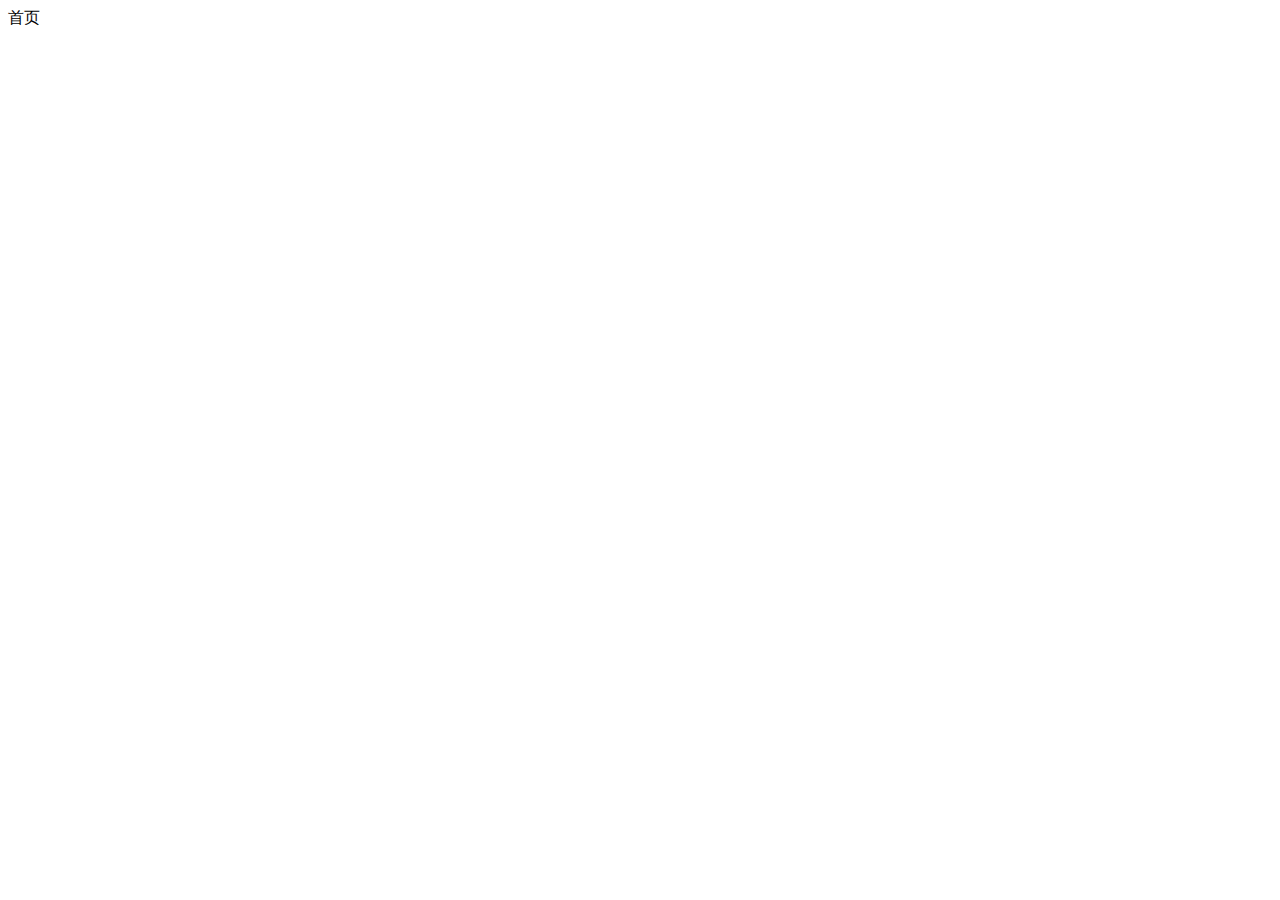
==== html/index.html @ b54db7b9 "初始文件" ====
<!DOCTYPE html>
<html lang="en">
<head>
    <meta charset="UTF-8">
    <meta name="viewport" content="width=device-width, initial-scale=1.0">
    <title>首页</title>
</head>
<body>
    首页
</body>
</html>
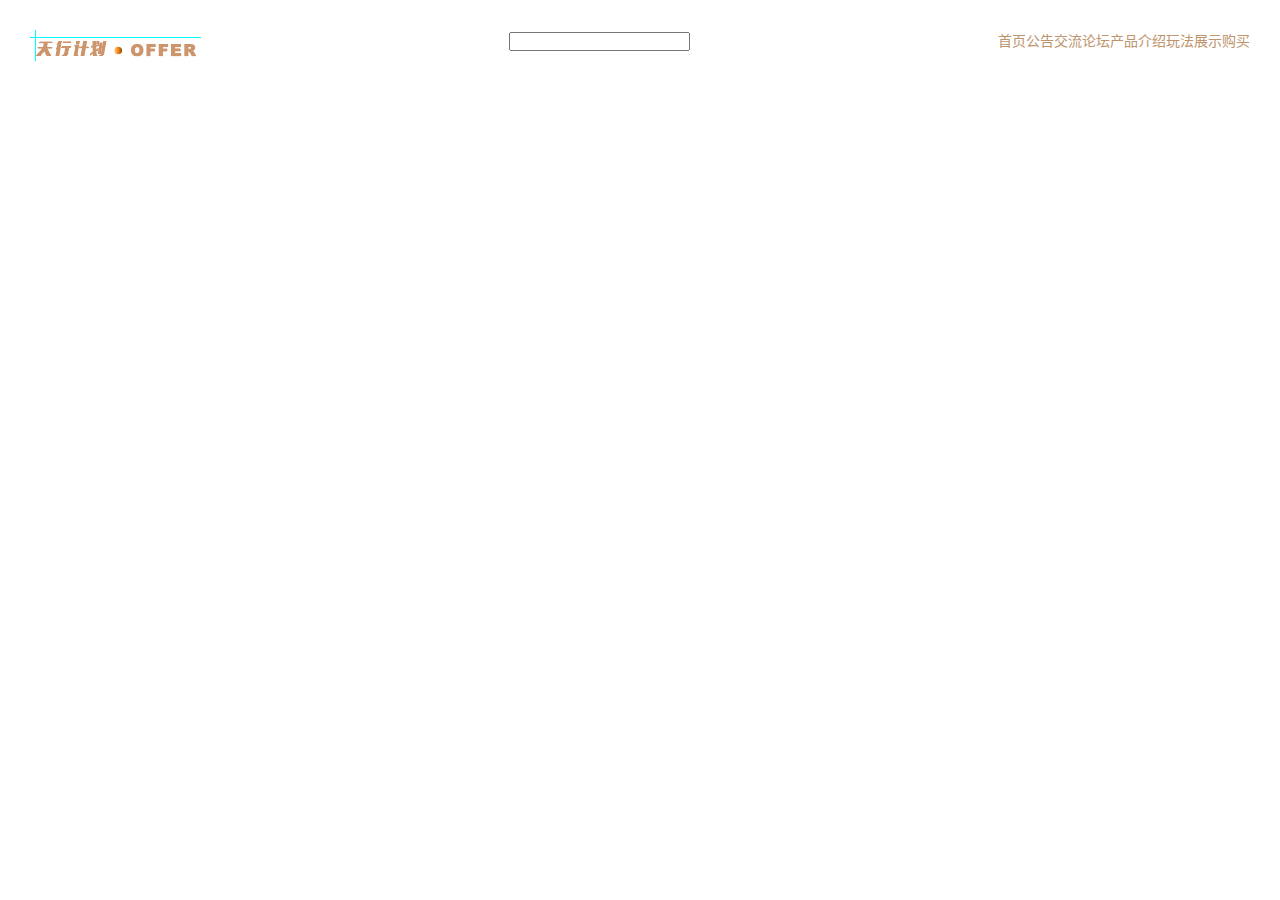
==== commit 0392bc6e: "切图" ====
--- a/html/index.html
+++ b/html/index.html
@@ -4,8 +4,27 @@
     <meta charset="UTF-8">
     <meta name="viewport" content="width=device-width, initial-scale=1.0">
     <title>首页</title>
+    <link rel="stylesheet" href="../css/base.css">
+    <link rel="stylesheet" href="../css/style.css">
 </head>
 <body>
-    首页
+    <div class="container">
+        <header>
+            <div class="logo">
+                <img src="../images/logo.png" alt="">
+            </div>
+            <div class="search">
+                <input type="text">
+            </div>
+            <ul class="nav">
+                <li><a href="#;">首页</a></li>
+                <li><a href="#;">公告</a></li>
+                <li><a href="#;">交流论坛</a></li>
+                <li><a href="#;">产品介绍</a></li>
+                <li><a href="#;">玩法展示</a></li>
+                <li><a href="#;">购买</a></li>
+            </ul>
+        </header>
+    </div>
 </body>
 </html>--- a/css/base.css
+++ b/css/base.css
@@ -0,0 +1,42 @@
+*{margin: 0;padding: 0;}
+body {
+    font-family: -apple-system,BlinkMacSystemFont,Helvetica Neue,PingFang SC,Microsoft YaHei,Source Han Sans SC,Noto Sans CJK SC,WenQuanYi Micro Hei,sans-serif;
+    font-size: 14px;
+    color:#846239;
+}
+
+*:focus, a:focus,a:hover,a { outline: none;text-decoration: none;color: #BE946D; }
+img { max-width: 100%; }
+ul, li { list-style: none; }
+
+.fr { float: right; }
+.fl { float: left; }
+.clearfix{ clear: both; }
+.dn { display: none; }
+.dk{ display: inline-block; }
+.prela { position: relative; }
+a:hover,a:focus,a:active { color: #007ab6; }
+
+
+.m-n{margin: 0;}
+.m-t-lg{margin-top: 30px;}
+.p-l-n{padding-left: 0;}
+.p-b-md{padding-bottom: 15px;}
+
+
+.row1{white-space: nowrap;overflow: hidden;text-overflow: ellipsis;}
+.row2{display: -webkit-box;-webkit-box-orient: vertical;-webkit-line-clamp: 2;overflow: hidden;}
+.row3{display: -webkit-box;-webkit-box-orient: vertical;-webkit-line-clamp: 3;overflow: hidden;}
+
+
+@font-face {
+    font-family: iconfont;
+    src: url(../Fonts/MyriadVariableConcept-Roman.otf);
+}
+
+.iconfont{
+    font-family: "iconfont" !important;
+    font-size: 16px;
+    font-style: normal;
+    -webkit-font-smoothing: antialiased;
+}--- a/css/style.css
+++ b/css/style.css
@@ -0,0 +1,6 @@
+header{display: flex;justify-content: space-between;}
+header .nav{display: flex;justify-content: space-around;}
+
+
+.container{padding: 30px;}
+.box{background: #fff;border:10px solid rgba(211, 211, 150,0.4);border-radius: 10px;box-shadow: 10px 10px 30px #ccc;}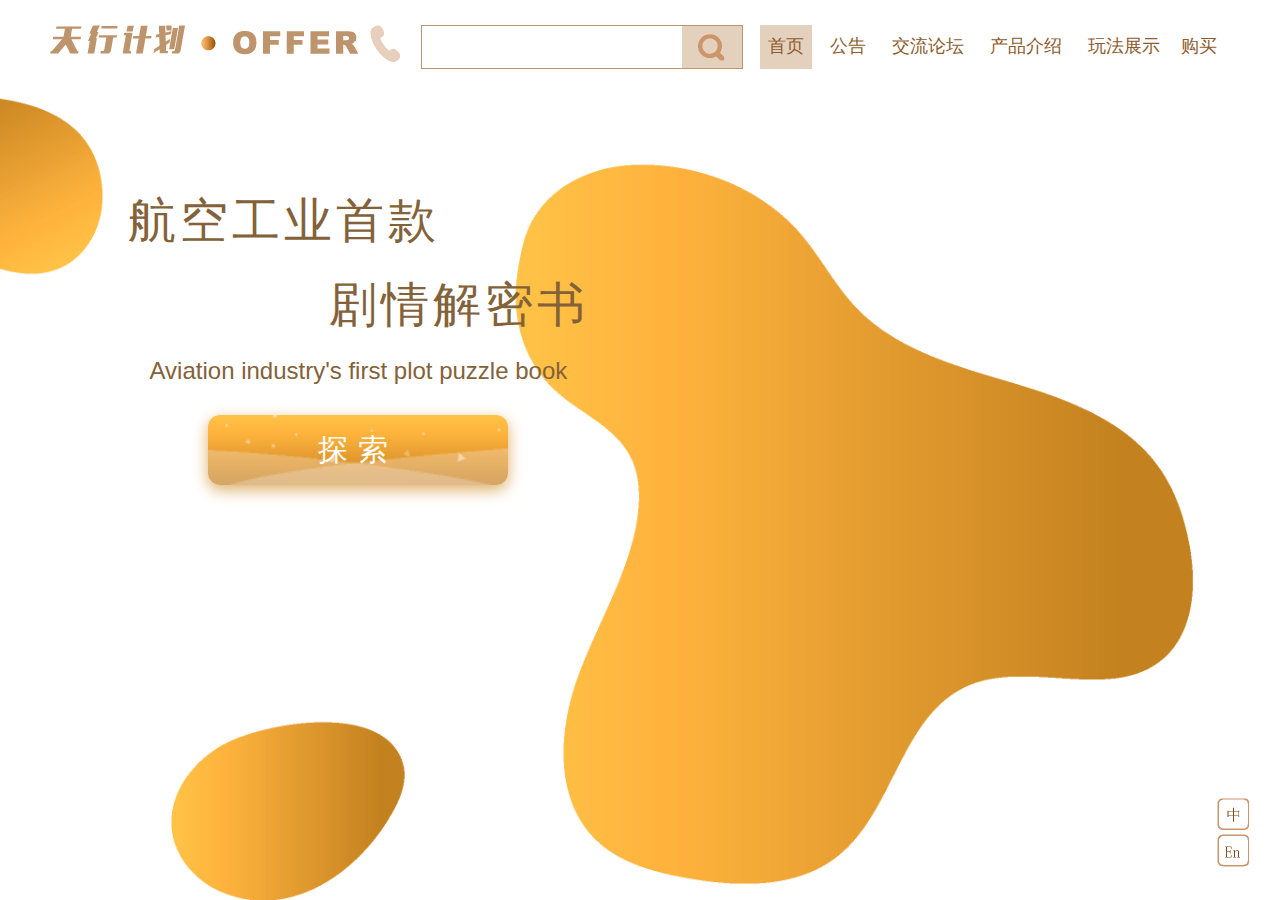
==== commit c8dcca88: "切图" ====
--- a/html/index.html
+++ b/html/index.html
@@ -8,23 +8,37 @@
     <link rel="stylesheet" href="../css/style.css">
 </head>
 <body>
-    <div class="container">
-        <header>
-            <div class="logo">
-                <img src="../images/logo.png" alt="">
+    <header>
+        <div class="logo">
+            <img src="../images/logo.png" alt="">
+        </div>
+        <div class="mid">
+            <a href="#;" class="phone"><img src="../images/icon2.png" alt=""></a>
+            <div class="search">
+                <input type="text" class="text" />
+                <input type="button" class="btn" />
             </div>
-            <div class="search">
-                <input type="text">
-            </div>
-            <ul class="nav">
-                <li><a href="#;">首页</a></li>
-                <li><a href="#;">公告</a></li>
-                <li><a href="#;">交流论坛</a></li>
-                <li><a href="#;">产品介绍</a></li>
-                <li><a href="#;">玩法展示</a></li>
-                <li><a href="#;">购买</a></li>
-            </ul>
-        </header>
+        </div>
+        <ul class="nav">
+            <li class="on"><a href="index.html">首页</a></li>
+            <li><a href="notice.html">公告</a></li>
+            <li><a href="forum.html">交流论坛</a></li>
+            <li><a href="product.html">产品介绍</a></li>
+            <li><a href="playShow.html">玩法展示</a></li>
+            <li><a href="buy.html">购买</a></li>
+        </ul>
+    </header>
+    <div class="bg index">
+        <div class="container">
+            <h1>航空工业首款</h1>
+            <h1>剧情解密书</h1>
+            <p>Aviation industry's first plot puzzle book</p>
+            <a class="t-center" href="#;"><span class="btn-gold">探索</span></a>
+        </div>
     </div>
+    <ul class="language">
+        <li class="cn"><img src="../images/icon8.png" alt=""></li>
+        <li class="en"><img src="../images/icon9.png" alt=""></li>
+    </ul>
 </body>
 </html>--- a/css/base.css
+++ b/css/base.css
@@ -1,21 +1,25 @@
 *{margin: 0;padding: 0;}
+html{height: 100%;}
 body {
-    font-family: -apple-system,BlinkMacSystemFont,Helvetica Neue,PingFang SC,Microsoft YaHei,Source Han Sans SC,Noto Sans CJK SC,WenQuanYi Micro Hei,sans-serif;
+    font-family: 'Microsoft YaHei','宋体','YouYuan',sans-serif;
     font-size: 14px;
     color:#846239;
+    height: 100%;
 }
 
-*:focus, a:focus,a:hover,a { outline: none;text-decoration: none;color: #BE946D; }
+*:focus, a:focus,a:hover,a { outline: none;text-decoration: none;}
+a{color: #8e5b2d;}
+a:focus,a:hover{color: #BE946D;}
 img { max-width: 100%; }
 ul, li { list-style: none; }
 
 .fr { float: right; }
 .fl { float: left; }
 .clearfix{ clear: both; }
+.df{ display: flex; }
 .dn { display: none; }
 .dk{ display: inline-block; }
 .prela { position: relative; }
-a:hover,a:focus,a:active { color: #007ab6; }
 
 
 .m-n{margin: 0;}
@@ -28,6 +32,7 @@
 .row2{display: -webkit-box;-webkit-box-orient: vertical;-webkit-line-clamp: 2;overflow: hidden;}
 .row3{display: -webkit-box;-webkit-box-orient: vertical;-webkit-line-clamp: 3;overflow: hidden;}
 
+.t-center{text-align: center;}
 
 @font-face {
     font-family: iconfont;
--- a/css/style.css
+++ b/css/style.css
@@ -1,6 +1,128 @@
-header{display: flex;justify-content: space-between;}
+header{display: flex;justify-content: space-between;padding: 25px 50px;}
+header .mid{display: flex;justify-content: center;}
+header .mid .phone{margin-right: 20px;}
+header .search{height: 42px;width: 420px;border: 1px solid #BE946D;white-space: nowrap;overflow: hidden;}
+header .search .text{height: 100%;width: calc(100% - 74px);border: none;vertical-align: top;padding-left: 10px;font-size: 15px;}
+header .search .btn{height: 100%;width: 60px;border: none;background: #e3d0bd url(../images/search.png) center center no-repeat;}
 header .nav{display: flex;justify-content: space-around;}
+header .nav li{padding: 0 15px;margin-left: 20px;font-size: 20px;line-height: 42px;}
+header .nav li:last-child{margin-left: 0;}
+header .nav li:hover,
+header .nav li.on{background:#e3d0bd;}
+header .nav li a:hover{color:#BE946D;}
+.language{position: fixed;bottom: 30px;right: 30px;}
 
 
 .container{padding: 30px;}
-.box{background: #fff;border:10px solid rgba(211, 211, 150,0.4);border-radius: 10px;box-shadow: 10px 10px 30px #ccc;}+.bg{background-position:100%;background-repeat: no-repeat;background-size: cover;height: calc(100% - 94px);}
+.box{background: #fff;border:10px solid rgba(237, 224, 213,0.8);border-radius: 10px;box-shadow: 4px 2px 5px rgba(153,105,51,0.75);}
+.box-lg{background: #fff;border:25px solid rgba(237, 224, 213,0.8);border-radius: 50px;box-shadow: 6px 15px 20px rgba(153,105,51,0.75);}
+.box-lg h2{font-size: 46px;font-weight: lighter;letter-spacing: 10px;margin-bottom: 30px;font-family: '宋体';}
+.box-lg .ctn{font-size: 20px;line-height: 48px;letter-spacing: 5px;color: #ab9478;}
+.btn-gold{background: url(../images/icon28.png) center no-repeat;background-size: cover;width: 276px;height: 46px;border-radius: 12px;line-height: 46px;color: #fff;box-shadow: 0px 5px 15px#deb06a;display: inline-block;}
+
+.slick-arrow{font-size: 0;background-repeat: no-repeat;background-color: transparent;border: none;width: 113px;height: 113px;position: absolute;z-index: 2;}
+.slick-prev{background-image: url(../images/arrl.png);left: 0;}
+.slick-next{background-image: url(../images/arrr.png);right: 0px;}
+
+/* index */
+.index{background-image: url(../images/bg1.png);}
+.index .container{width: 36%;text-align: center;padding-left: 10%;}
+.index h1{font-size: 68px;font-weight: 300;text-align: right;letter-spacing: 8px;margin-bottom: 20px;}
+.index h1:first-child{margin-top: 24%;text-align: left;}
+.index p{font-size: 32px;margin-bottom: 80px;}
+.index .btn-gold{font-size: 30px;letter-spacing: 10px;height: 70px;width: 300px;line-height: 70px;font-weight: lighter;}
+
+
+
+
+
+
+
+
+/* notice */
+.notice{background-image: url(../images/bg4.png);}
+.notice .list{width: 50%;padding: 5% 0 0 37%;}
+.notice .list .box{margin-bottom: 50px;padding: 30px;font-size: 22px;}
+.notice .list span{font-size: 14px;color: #ababab;float: right;}
+
+.notice-detail{background-image: url(../images/bg3.png);}
+.notice-detail .container{padding: 3% 12%;}
+.notice-detail h1{font-size: 56px;color: #754C24;font-weight: lighter;text-align: center;letter-spacing: 0.4em;margin: 10px 0 40px;}
+.notice-detail .box-lg{padding: 20px 40px 40px;text-align: center;}
+.notice-detail .time{text-align: right;}
+.notice-detail h2{font-size: 32px;color: #603813;font-weight: normal;margin-bottom: 25px;}
+.notice-detail p{font-size: 18px;color: #846239;line-height: 40px;text-align: left;text-indent: 2em;letter-spacing: 4px;}
+.notice-detail .link{display: inline-block;background: #BE946D;color: #fff;padding: 10px 25px;font-size: 18px;border-radius: 10px;letter-spacing: 8px;margin-top: 20px;}
+
+
+/* product */
+.product{background-image: url(../images/bg9.png);}
+.product .left{display: inline-block;width: 54%;vertical-align: top;}
+.product .left .box-lg{margin: 8% 2% 0 8%;padding: 35px 40px;}
+.product .left .box-lg h2{letter-spacing: 0.25em;}
+.product .left .box-lg .ctn{text-indent: 2em;}
+.product .right{display: inline-block;width: 45%;overflow: hidden;}
+.product .right .slick{position: relative;margin: 25px;}
+.product .right .pic{display: inline-block;padding: 80px 0.7% 0;text-align: center;}
+.product .right .slick-prev{bottom: 70px;}
+.product .right .slick-next{right: 30px;bottom: 80px;}
+
+/* play-show */
+.play-show{background-image: url(../images/bg6.png);}
+.play-show .container{padding: 50px 100px;}
+.play-show .item .df{justify-content: space-between;}
+.play-show .item .left{width: 43%;}
+.play-show .item .left > div{position: relative;padding-left: 11%;}
+.play-show .item .slick-list{overflow: hidden;}
+.play-show .item .slick-prev{bottom: -160px;left: 15px;}
+.play-show .item .slick-next{top: 100px;right: -30px;}
+.play-show .item .box-lg{width: 43%;padding: 35px 40px;}
+.play-show .tab-nav{display: flex;margin-left: 50%;font-size: 24px;align-items: center;letter-spacing: 0.35em;color: #8e6d4c;margin-top: 15px;}
+.play-show .tab-nav li{padding-right: 30px;}
+.play-show .tab-nav .on{font-size: 32px;}
+
+
+
+/* buy */
+.buy{background-image: url(../images/bg7.png);}
+.buy .left{display: inline-block;width: 35%;overflow: hidden;padding: 50px;}
+.buy .left .tit{ height: 140px;  
+    writing-mode: vertical-lr; writing-mode: tb-lr;}
+.buy .left .slick{padding: 150px;}
+
+
+
+/* contact us */
+.contact{background-image: url(../images/bg5.png);}
+.contact .container{display: flex;padding: 40px;align-items: center;}
+.contact .left{flex: 2;font-family: 'YouYuan';}
+.contact .left h3{font-size: 36px;padding-left: 20%;padding-bottom: 70px;font-weight: 400;letter-spacing: 0.25em;}
+.contact .left li{font-size: 20px;padding-bottom: 25px;padding-left: 20%;}
+.contact .left li > span{display: inline-block;width: 62px;vertical-align: middle;padding-right: 40px;}
+.contact .middle{flex: 2;margin-top: 150px;}
+.contact .right{flex: 1;text-align: center;}
+.contact .right .qcode{margin-top: 20px;padding-right: 120px;}
+.contact .right .qcode:first-child{margin-bottom: 130px;}
+.contact .right h5{font-size: 16px;margin: 30px 0 10px;}
+
+
+/* media query */
+@media only screen and (max-width:1399px) {
+    header .search{height: 42px;width: 320px;}
+    header .nav li{padding: 0 8px;margin: 0 5px;font-size: 18px;line-height: 42px;}
+
+
+    .index h1{font-size: 48px;letter-spacing: 4px;}
+    .index h1:first-child{margin-top: 14%;}
+    .index p{font-size: 24px;margin-bottom: 30px;}
+    .notice .list .box{margin-bottom: 20px;padding: 20px;font-size: 20px;}
+
+    .contact .container{padding: 30px;}
+    .contact .left h3{padding-left: 50px;padding-bottom: 50px;}
+    .contact .left li{padding-left: 50px;padding-bottom: 15px;font-size: 18px;}
+    .contact .middle{margin-top: 0;}
+    .contact .right .qcode{margin: 0;padding-right: 0px;}
+    .contact .right .qcode:first-child{margin-bottom: 30px;}
+    .contact .right .qcode img{width: 120px;}
+}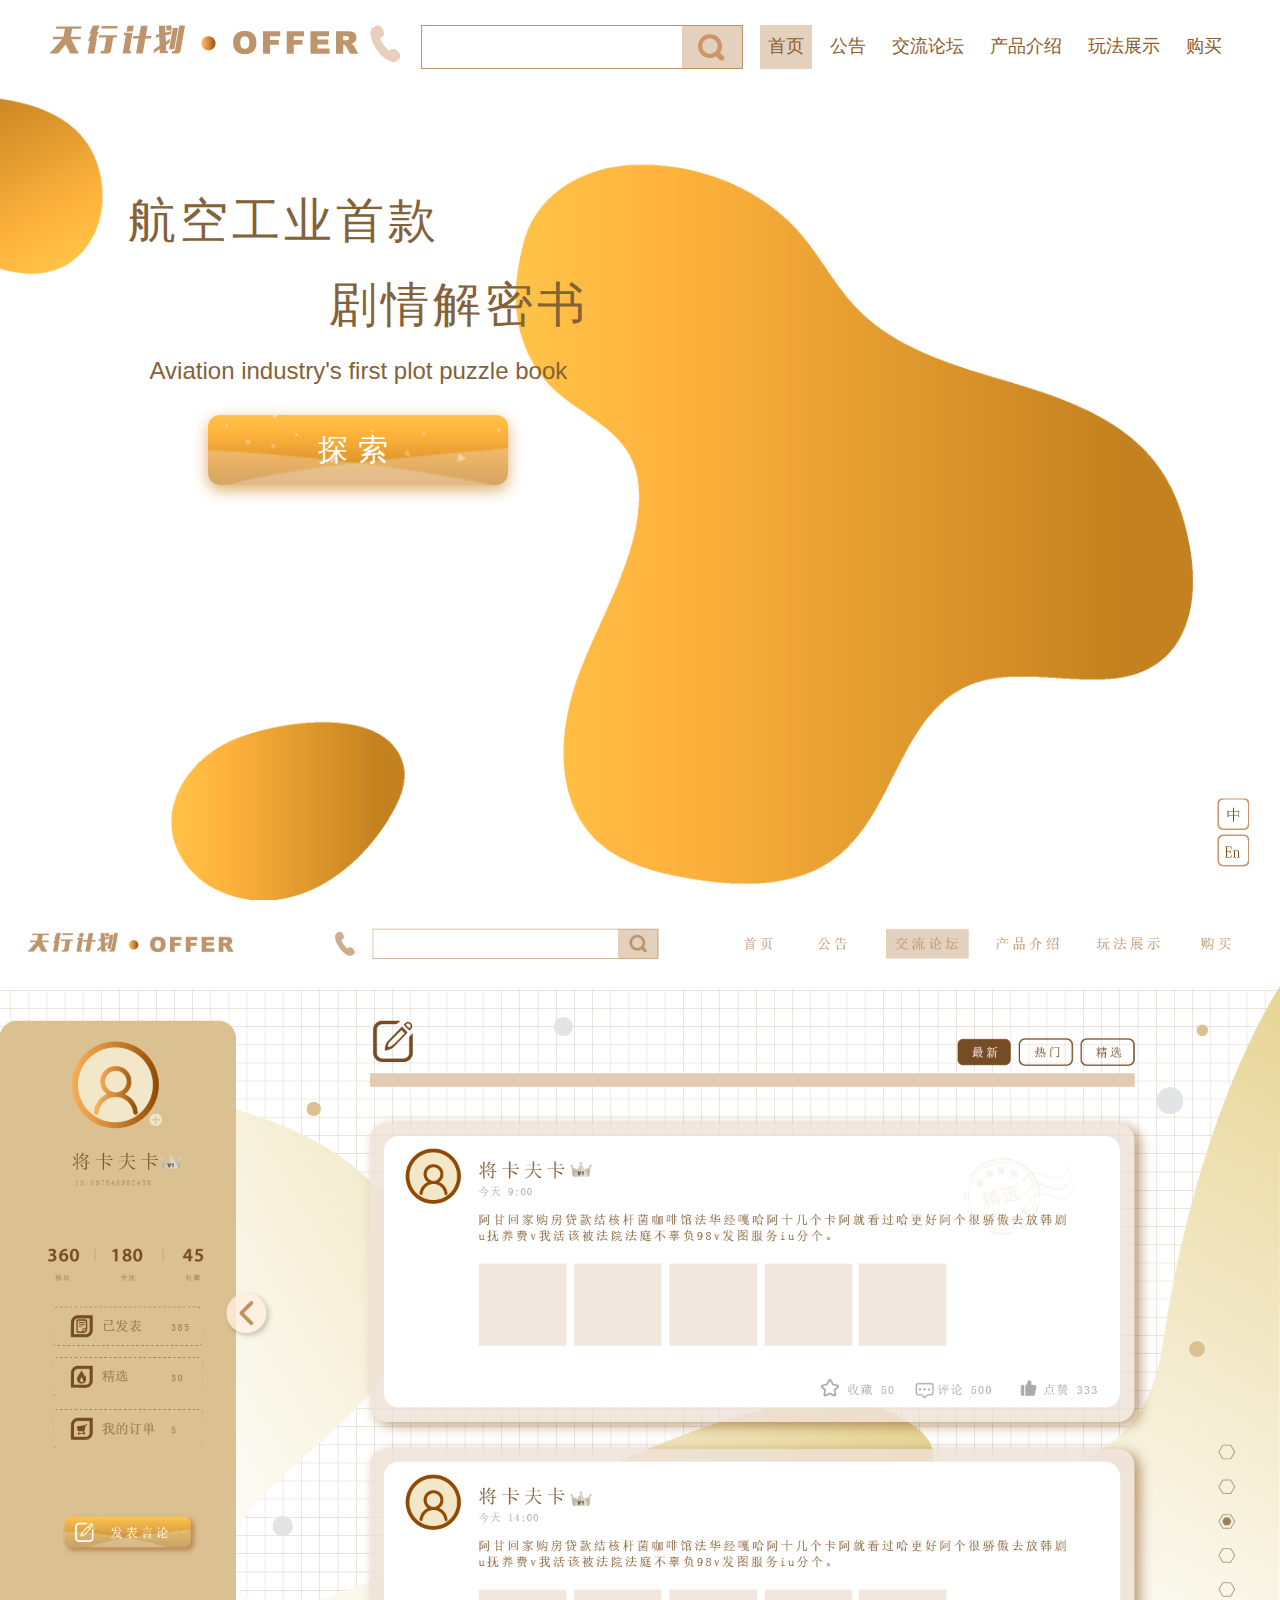
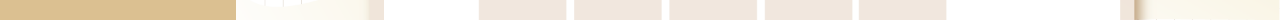
==== commit a9482ce6: "切图" ====
--- a/html/index.html
+++ b/html/index.html
@@ -36,6 +36,7 @@
             <a class="t-center" href="#;"><span class="btn-gold">探索</span></a>
         </div>
     </div>
+    <img src="../images/画板5.png" alt="">
     <ul class="language">
         <li class="cn"><img src="../images/icon8.png" alt=""></li>
         <li class="en"><img src="../images/icon9.png" alt=""></li>
--- a/css/base.css
+++ b/css/base.css
@@ -12,6 +12,7 @@
 a:focus,a:hover{color: #BE946D;}
 img { max-width: 100%; }
 ul, li { list-style: none; }
+
 
 .fr { float: right; }
 .fl { float: left; }
--- a/css/style.css
+++ b/css/style.css
@@ -5,12 +5,12 @@
 header .search .text{height: 100%;width: calc(100% - 74px);border: none;vertical-align: top;padding-left: 10px;font-size: 15px;}
 header .search .btn{height: 100%;width: 60px;border: none;background: #e3d0bd url(../images/search.png) center center no-repeat;}
 header .nav{display: flex;justify-content: space-around;}
-header .nav li{padding: 0 15px;margin-left: 20px;font-size: 20px;line-height: 42px;}
-header .nav li:last-child{margin-left: 0;}
+header .nav li{padding: 0 15px;margin-right: 15px;font-size: 20px;line-height: 42px;}
+header .nav li:last-child{margin-right: 0;}
 header .nav li:hover,
 header .nav li.on{background:#e3d0bd;}
 header .nav li a:hover{color:#BE946D;}
-.language{position: fixed;bottom: 30px;right: 30px;}
+.language{position: fixed;bottom: 30px;right: 30px;cursor: pointer;}
 
 
 .container{padding: 30px;}
@@ -19,9 +19,9 @@
 .box-lg{background: #fff;border:25px solid rgba(237, 224, 213,0.8);border-radius: 50px;box-shadow: 6px 15px 20px rgba(153,105,51,0.75);}
 .box-lg h2{font-size: 46px;font-weight: lighter;letter-spacing: 10px;margin-bottom: 30px;font-family: '宋体';}
 .box-lg .ctn{font-size: 20px;line-height: 48px;letter-spacing: 5px;color: #ab9478;}
-.btn-gold{background: url(../images/icon28.png) center no-repeat;background-size: cover;width: 276px;height: 46px;border-radius: 12px;line-height: 46px;color: #fff;box-shadow: 0px 5px 15px#deb06a;display: inline-block;}
+.btn-gold{background: url(../images/icon32.png) center no-repeat;background-size: cover;width: 276px;height: 46px;border-radius: 12px;line-height: 46px;color: #fff;box-shadow: 0px 5px 15px#deb06a;display: inline-block;}
 
-.slick-arrow{font-size: 0;background-repeat: no-repeat;background-color: transparent;border: none;width: 113px;height: 113px;position: absolute;z-index: 2;}
+.slick-arrow{font-size: 0;cursor: pointer;background-repeat: no-repeat;background-color: transparent;border: none;width: 113px;height: 113px;position: absolute;z-index: 2;}
 .slick-prev{background-image: url(../images/arrl.png);left: 0;}
 .slick-next{background-image: url(../images/arrr.png);right: 0px;}
 
@@ -33,15 +33,8 @@
 .index p{font-size: 32px;margin-bottom: 80px;}
 .index .btn-gold{font-size: 30px;letter-spacing: 10px;height: 70px;width: 300px;line-height: 70px;font-weight: lighter;}
 
-
-
-
-
-
-
-
 /* notice */
-.notice{background-image: url(../images/bg4.png);}
+.notice{background-image: url(../images/bg2.png);}
 .notice .list{width: 50%;padding: 5% 0 0 37%;}
 .notice .list .box{margin-bottom: 50px;padding: 30px;font-size: 22px;}
 .notice .list span{font-size: 14px;color: #ababab;float: right;}
@@ -55,9 +48,37 @@
 .notice-detail p{font-size: 18px;color: #846239;line-height: 40px;text-align: left;text-indent: 2em;letter-spacing: 4px;}
 .notice-detail .link{display: inline-block;background: #BE946D;color: #fff;padding: 10px 25px;font-size: 18px;border-radius: 10px;letter-spacing: 8px;margin-top: 20px;}
 
+/* forum */
+.forum{background-image: url(../images/bg8.png);background-repeat: repeat-y;background-position: left top;min-height: calc(100% - 94px);height: auto;}
+.forum .dk{vertical-align: top;transition: all 0.5s Linear;margin-top: 45px;}
+.forum .left{width:355px;overflow: hidden;background: #DBC091;border-radius: 36px;text-align: center;padding: 3em 3em 3em 4em;box-sizing: border-box;}
+.forum .left.open{width: 0%;padding: 0;}
+.forum .left .name{margin: 20px 0 50px 70px;text-align: left;font-family: '宋体';}
+.forum .left h3{font-size: 28px;font-weight: normal;letter-spacing: 4px;margin-bottom: 10px;}
+.forum .left .static{display: flex;justify-content: space-between;line-height: 32px;margin-bottom: 2em;}
+.forum .left .static li .num{color:#754C24;font-size: 28px;display: block;font-weight: 600;margin-bottom: 10px;}
+.forum .left .menu li{text-align: left;border: 1px dashed #a98f66;padding: 10px 20px;border-radius: 10px;margin: 15px;font-size: 18px;line-height: 36px;}
+.forum .left .menu li img{vertical-align: middle;margin-right: 10px;}
+.forum .left .menu li font{float: right;}
+.forum .right{width: calc(100% - 360px);padding: 0px 10%;box-sizing: border-box;position: relative;min-height: 100%;height: 1200px;}
+.forum .right.open{width: 98%;}
+.forum .right .folder{position: absolute;left: -25px;top: 25em;transition: all 0.5s Linear;}
+.forum .right.open .folder{transform: rotateZ(180deg);left: -10px;}
+
+
+
+
+
+
+
+
+
+
+
+
 
 /* product */
-.product{background-image: url(../images/bg9.png);}
+.product{background-image: url(../images/bg5.png);}
 .product .left{display: inline-block;width: 54%;vertical-align: top;}
 .product .left .box-lg{margin: 8% 2% 0 8%;padding: 35px 40px;}
 .product .left .box-lg h2{letter-spacing: 0.25em;}
@@ -79,22 +100,41 @@
 .play-show .item .slick-next{top: 100px;right: -30px;}
 .play-show .item .box-lg{width: 43%;padding: 35px 40px;}
 .play-show .tab-nav{display: flex;margin-left: 50%;font-size: 24px;align-items: center;letter-spacing: 0.35em;color: #8e6d4c;margin-top: 15px;}
-.play-show .tab-nav li{padding-right: 30px;}
+.play-show .tab-nav li{padding-right: 30px;cursor: pointer;}
 .play-show .tab-nav .on{font-size: 32px;}
 
+/* buy */
+.buy{background-image: url(../images/bg4.png);}
+.buy .container{padding: 0;height: 100%;}
+.buy .left{display: inline-block;width: 44.5%;overflow: hidden;height: calc(100% - 5px);position: relative;}
+.buy .left .tit{writing-mode: vertical-lr;color: #f2e9e0;font-size: 44px;font-weight: bold;position: absolute;}
+.buy .left .tit:first-child{left: 18%;bottom: 0;}
+.buy .left .tit:last-child{right: 7%;top: 10px;}
+.buy .left .slick{padding: 20% 15% 20% 27%;}
+.buy .left .slick img{margin: 15px;}
+.buy .left .slick-prev {background-image: url(../images/arrt.png);right: 60px;bottom: 140px;left: auto;}
+.buy .left .slick-next {background-image: url(../images/arrb.png);right: 60px;bottom: 45px;}
 
-
-/* buy */
-.buy{background-image: url(../images/bg7.png);}
-.buy .left{display: inline-block;width: 35%;overflow: hidden;padding: 50px;}
-.buy .left .tit{ height: 140px;  
-    writing-mode: vertical-lr; writing-mode: tb-lr;}
-.buy .left .slick{padding: 150px;}
-
-
+.buy .right{display: inline-block;width: 55%;box-sizing: border-box;vertical-align: top;margin-top: 4em;font-family: '宋体';padding-left: 50px;}
+.buy .right h2{font-size: 36px;color: #91724e;letter-spacing: 5px;line-height: 60px;}
+.buy .right .sub-tit{position: relative;margin-top: 20px;padding: 25px 0;}
+.buy .right .sub-tit::before{content: '';width: 100px;height: 4px;position: absolute;top: 0;left: 0;background: #846239;}
+.buy .right .price{background: url(../images/bg10.png) 0 0 no-repeat;width: 78.2%;line-height: 48px;font-size: 18px;padding: 5px 20px;color: #a98f66;}
+.buy .right .price font{font-size: 36px;letter-spacing: 3px;}
+.buy .right .tab-nav{margin: 40px 0 25px;}
+.buy .right .tab-nav li{display: inline-block;border: 1px solid #846239;border-radius: 15px;padding: 15px 50px;cursor: pointer;font-size: 20px;letter-spacing: 4px;margin-right: 20px;}
+.buy .right .tab-nav li.on{border-width: 4px;}
+.buy .right .tab-item img{max-width: 150px;margin-right: 15px;}
+.buy .right .num{margin-top: 30px;margin-left: -60px;font-size: 16px;color: #846239;display: inline-block;position: relative;}
+.buy .right .num input{border: 1px solid #e4d7c8;line-height: 32px;padding: 5px 10px;width: 32px;font-size: 25px;text-align: center;margin-left:10px;color: #846239;}
+.buy .right .num .iconfont{border: 1px solid #e4d7c8;padding: 2px 5px;position: absolute;right: 26px;line-height: 18px;cursor: pointer;}
+.buy .right .num .iconfont:first-child{top: 0;}
+.buy .right .num .iconfont:last-child{bottom: 0;}
+.buy .right .go-buy{padding: 10px;margin-left: -13px;margin-top: 20px;display: inline-block;}
+.buy .right .btn-gold{text-align: center;font-size: 24px;letter-spacing: 0.5em;height: 56px;line-height: 60px;}
 
 /* contact us */
-.contact{background-image: url(../images/bg5.png);}
+.contact{background-image: url(../images/bg7.png);}
 .contact .container{display: flex;padding: 40px;align-items: center;}
 .contact .left{flex: 2;font-family: 'YouYuan';}
 .contact .left h3{font-size: 36px;padding-left: 20%;padding-bottom: 70px;font-weight: 400;letter-spacing: 0.25em;}
@@ -108,21 +148,39 @@
 
 
 /* media query */
-@media only screen and (max-width:1399px) {
+@media only screen and (max-width:1599px) {
     header .search{height: 42px;width: 320px;}
     header .nav li{padding: 0 8px;margin: 0 5px;font-size: 18px;line-height: 42px;}
 
+    .box-lg h2{font-size: 42px;}
+    .box-lg .ctn{font-size: 18px;line-height: 42px;letter-spacing: 2px;}
 
     .index h1{font-size: 48px;letter-spacing: 4px;}
     .index h1:first-child{margin-top: 14%;}
     .index p{font-size: 24px;margin-bottom: 30px;}
+
     .notice .list .box{margin-bottom: 20px;padding: 20px;font-size: 20px;}
+
+    .product .left .box-lg{    padding: 30px 30px;}
+    .product .left .box-lg h2{font-size: 40px;letter-spacing: 0.1em;}
+    .product .right .pic{padding-top: 0;}
+
+    .play-show .item .box-lg{padding: 25px 25px;}
+    .play-show .box-lg h2{margin-bottom: 10px;}
+    .play-show .box-lg .ctn{font-size: 16px;line-height: 32px;letter-spacing: 0;}
+    .play-show .item .slick-prev{bottom: -100px;}
 
     .contact .container{padding: 30px;}
     .contact .left h3{padding-left: 50px;padding-bottom: 50px;}
     .contact .left li{padding-left: 50px;padding-bottom: 15px;font-size: 18px;}
+    .contact .middle{margin-top: 10px;}
+    .contact .right .qcode{margin: 0;padding-right: 0px;}
+    .contact .right .qcode img{width: 120px;}
+
+}
+
+
+@media only screen and (max-width:1399px) {
     .contact .middle{margin-top: 0;}
-    .contact .right .qcode{margin: 0;padding-right: 0px;}
     .contact .right .qcode:first-child{margin-bottom: 30px;}
-    .contact .right .qcode img{width: 120px;}
 }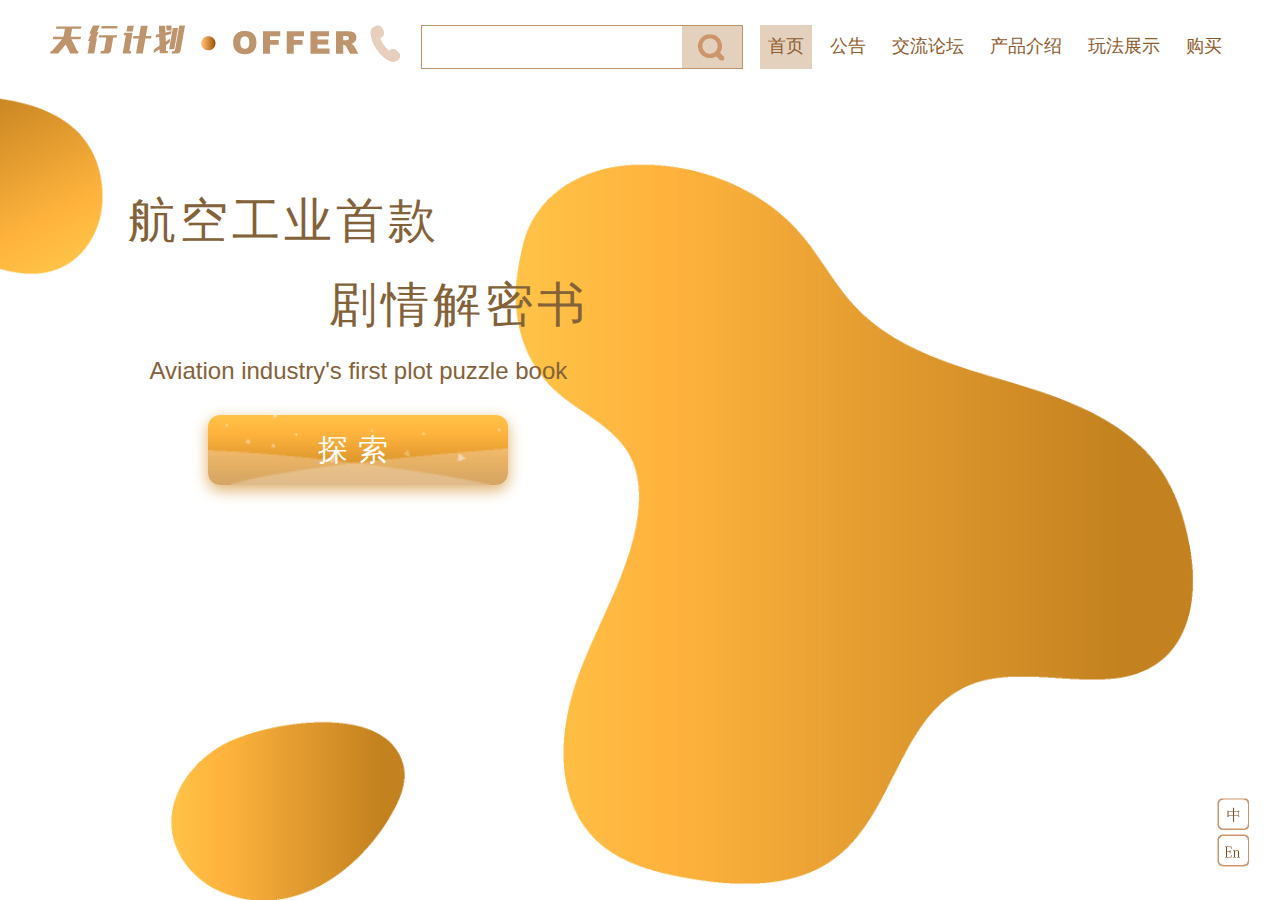
==== commit 73914670: "1366" ====
--- a/html/index.html
+++ b/html/index.html
@@ -36,7 +36,6 @@
             <a class="t-center" href="#;"><span class="btn-gold">探索</span></a>
         </div>
     </div>
-    <img src="../images/画板5.png" alt="">
     <ul class="language">
         <li class="cn"><img src="../images/icon8.png" alt=""></li>
         <li class="en"><img src="../images/icon9.png" alt=""></li>
--- a/css/base.css
+++ b/css/base.css
@@ -37,7 +37,8 @@
 
 @font-face {
     font-family: iconfont;
-    src: url(../Fonts/MyriadVariableConcept-Roman.otf);
+    /*src: url(../Fonts/MyriadVariableConcept-Roman.otf);*/
+    src: url(../Fonts/SourceSansVariable-Roman.otf);
 }
 
 .iconfont{
--- a/css/style.css
+++ b/css/style.css
@@ -5,7 +5,7 @@
 header .search .text{height: 100%;width: calc(100% - 74px);border: none;vertical-align: top;padding-left: 10px;font-size: 15px;}
 header .search .btn{height: 100%;width: 60px;border: none;background: #e3d0bd url(../images/search.png) center center no-repeat;}
 header .nav{display: flex;justify-content: space-around;}
-header .nav li{padding: 0 15px;margin-right: 15px;font-size: 20px;line-height: 42px;}
+header .nav li{padding: 0 15px;margin-right: 2em;font-size: 20px;line-height: 42px;}
 header .nav li:last-child{margin-right: 0;}
 header .nav li:hover,
 header .nav li.on{background:#e3d0bd;}
@@ -24,6 +24,42 @@
 .slick-arrow{font-size: 0;cursor: pointer;background-repeat: no-repeat;background-color: transparent;border: none;width: 113px;height: 113px;position: absolute;z-index: 2;}
 .slick-prev{background-image: url(../images/arrl.png);left: 0;}
 .slick-next{background-image: url(../images/arrr.png);right: 0px;}
+
+
+/* login */
+.login .container{padding: 7em 30px 0;}
+.login .left{display: inline-block;width: 59%;text-align: center;}
+.login .right{display: inline-block;width: 40%;vertical-align: top;}
+.login .right .panel{margin-top: 4em;text-align: center;background: #e8e1dd;position: relative;border-radius: 20px;padding: 6em 5em 4em;width:340px;}
+.login .right .panel .user-pic{position: absolute;left: 50%;top: -65px;transform: translateX(-75px);}
+.login .right .tab-nav li{border-bottom: 2px solid #e8e1dd;color: #c29b77;line-height: 26px;margin-right: 20px;}
+.login .right .tab-nav li.on{border-bottom-color:#be956e;}
+.login .right .tab-item{margin-top: 3em;text-align: left;}
+.login .right .el-form{background: #fff;border-radius: 12px;box-shadow: 4px 8px 15px #cdae90;padding: 10px 15px;margin-bottom: 3em;line-height: 30px;}
+.login .right .el-form .icon{vertical-align: middle;border-right: 2px solid #c0c0c0;padding-right: 10px;display: inline-block;height: 16px;margin-right: 10px;}
+.login .right .el-form .icon img{margin-top: -6px;}
+.login .right .el-form input{border: none;width: calc(100% - 132px);color: #c29b77;}
+.login .right .el-form .el-right img{vertical-align: middle;cursor: pointer;}
+.login .right .el-form .link{font-size: 12px;}
+.login .right .go-login{font-size: 18px;letter-spacing: 20px;margin: 20px;display: inline-block;}
+.login .right .tips{font-size: 12px;color: #c6a281;}
+.login .right .tips.m-b{margin-bottom: 30px;}
+.login .right .tips a{display: inline-block;padding:0 10px;}
+.login .right .login-way{display: flex;margin-top: 4em;}
+.login .right .login-way li{border: 1px solid #c6a383;border-radius: 8px;padding: 0px 10px;margin: 2px;line-height: 36px;}
+.login .right .login-way li img{vertical-align: middle;margin-right: 5px;}
+
+/* regist */
+.regist .form{text-align: left;}
+.regist .right{margin-top: -5em;}
+.regist .right .tit{color: #c29b77;margin-bottom: 20px;}
+.regist .right .el-form{margin-bottom: 1.6em;position: relative;}
+.regist .right .el-form input{width: calc(100% - 70px);}
+.regist .right .el-form .btn-sex{cursor: pointer;}
+.regist .right .el-form .sex{display: none;position: absolute;width: calc(100% - 75px);background: #fff;right: 0;padding: 5px 10px;border-radius: 10px;top: 35px;}
+
+
+
 
 /* index */
 .index{background-image: url(../images/bg1.png);}
@@ -51,31 +87,37 @@
 /* forum */
 .forum{background-image: url(../images/bg8.png);background-repeat: repeat-y;background-position: left top;min-height: calc(100% - 94px);height: auto;}
 .forum .dk{vertical-align: top;transition: all 0.5s Linear;margin-top: 45px;}
-.forum .left{width:355px;overflow: hidden;background: #DBC091;border-radius: 36px;text-align: center;padding: 3em 3em 3em 4em;box-sizing: border-box;}
-.forum .left.open{width: 0%;padding: 0;}
+.forum .left{width:355px;overflow: hidden;background: #DBC091;border-radius: 36px;text-align: center;padding: 3em 3em 3.5em 4em;box-sizing: border-box;white-space: nowrap;}
+.forum .left.open{width: 0%;padding: 0;min-height: 750px;}
 .forum .left .name{margin: 20px 0 50px 70px;text-align: left;font-family: '宋体';}
 .forum .left h3{font-size: 28px;font-weight: normal;letter-spacing: 4px;margin-bottom: 10px;}
-.forum .left .static{display: flex;justify-content: space-between;line-height: 32px;margin-bottom: 2em;}
+.forum .left .static{display: flex;justify-content: space-between;line-height: 32px;margin-bottom: 3em;}
 .forum .left .static li .num{color:#754C24;font-size: 28px;display: block;font-weight: 600;margin-bottom: 10px;}
 .forum .left .menu li{text-align: left;border: 1px dashed #a98f66;padding: 10px 20px;border-radius: 10px;margin: 15px;font-size: 18px;line-height: 36px;}
 .forum .left .menu li img{vertical-align: middle;margin-right: 10px;}
-.forum .left .menu li font{float: right;}
-.forum .right{width: calc(100% - 360px);padding: 0px 10%;box-sizing: border-box;position: relative;min-height: 100%;height: 1200px;}
+.forum .left .menu li font{float: right;font-size: 14px;}
+.forum .left .btn-gold{margin-top: 3em;width: 180px;font-size: 18px;font-family: '宋体';letter-spacing: 3px;}
+.forum .left .btn-gold img{vertical-align: middle;margin-right: 20px;}
+
+.forum .right{width: calc(100% - 360px);padding: 0px 10%;box-sizing: border-box;position: relative;}
 .forum .right.open{width: 98%;}
 .forum .right .folder{position: absolute;left: -25px;top: 25em;transition: all 0.5s Linear;}
 .forum .right.open .folder{transform: rotateZ(180deg);left: -10px;}
-
-
-
-
-
-
-
-
-
-
-
-
+.forum .right .top{justify-content: space-between;display: flex;border-bottom: 20px solid #e2cbaf;padding-bottom: 10px;margin-bottom: 3em;}
+.forum .right .tab-nav{display: flex;font-size: 18px;align-items: flex-end;}
+.forum .right .tab-nav li{color: #754c24;border: 2px solid #754c24;margin: 6px;border-radius: 10px;padding: 1px 20px;line-height: 36px;height: 36px;}
+.forum .right .tab-nav li.on{color: #fff;background: #754c24;}
+.forum .right .box-lg{border: 20px solid rgba(237, 224, 213,0.8);border-radius: 30px;box-shadow: 10px 10px 20px rgba(153,105,51,0.55);padding: 30px 30px 0;display: flex;margin-bottom: 35px;}
+.forum .right .uer-pic{width: 120px;margin-top: -15px;}
+.forum .right .uer-info{width: calc(100% - 120px);}
+.forum .right .uer-info h3{font-size: 28px;font-weight: normal;letter-spacing: 4px;margin-bottom: 10px;font-family: '宋体';}
+.forum .right .uer-info .time{color: #999;}
+.forum .right .uer-info .ctn{line-height: 24px;margin: 25px 0;color: #a78f71;font-size: 18px;}
+.forum .right .pic-list .img{margin-right: 10px;display: inline-block;width: 120px;height: 120px;background: #f1e7de;}
+.forum .right .uer-info .options{display: flex;justify-content: flex-end;margin-top: 2em;align-items: baseline;color: #ababab;}
+.forum .right .uer-info .options li{font-size: 16px;padding: 20px;    cursor: pointer;}
+.forum .right .uer-info .options img{margin-right: 8px;vertical-align: bottom;}
+.forum .right .uer-info .options font{margin-left: 8px;}
 
 /* product */
 .product{background-image: url(../images/bg5.png);}
@@ -181,6 +223,27 @@
 
 
 @media only screen and (max-width:1399px) {
+    .box-lg h2 {font-size: 34px;}
+    .box-lg .ctn{font-size: 16px;line-height: 28px;}
+
+    .product .left .box-lg h2{margin-bottom: 10px;font-size: 32px;}
+    .product .right .slick{margin: 0 25px;}
+
+    .play-show .container {padding: 30px 50px;}
+    .play-show .item .left{width: 40%;}
+    .play-show .item .slick-prev {bottom: -30px;}
+    .play-show .item .box-lg{padding: 20px;border-radius: 30px;border-width: 15px;}
+
+    .buy .right{margin-top: 0;}
+    .buy .right h2{font-size: 28px;line-height: 36px;}
+    .buy .right .sub-tit{margin-top: 8px;padding: 15px 0;}
+    .buy .right .price font {font-size: 28px;}
+
+    .buy .right .tab-nav { margin: 20px 0; }
+    .buy .right .tab-nav li{padding: 5px 30px;font-size: 18px;}
+    .buy .right .tab-item img { max-width: 100px;}
+    .buy .right .num { margin-top: 15px;}
+
     .contact .middle{margin-top: 0;}
     .contact .right .qcode:first-child{margin-bottom: 30px;}
 }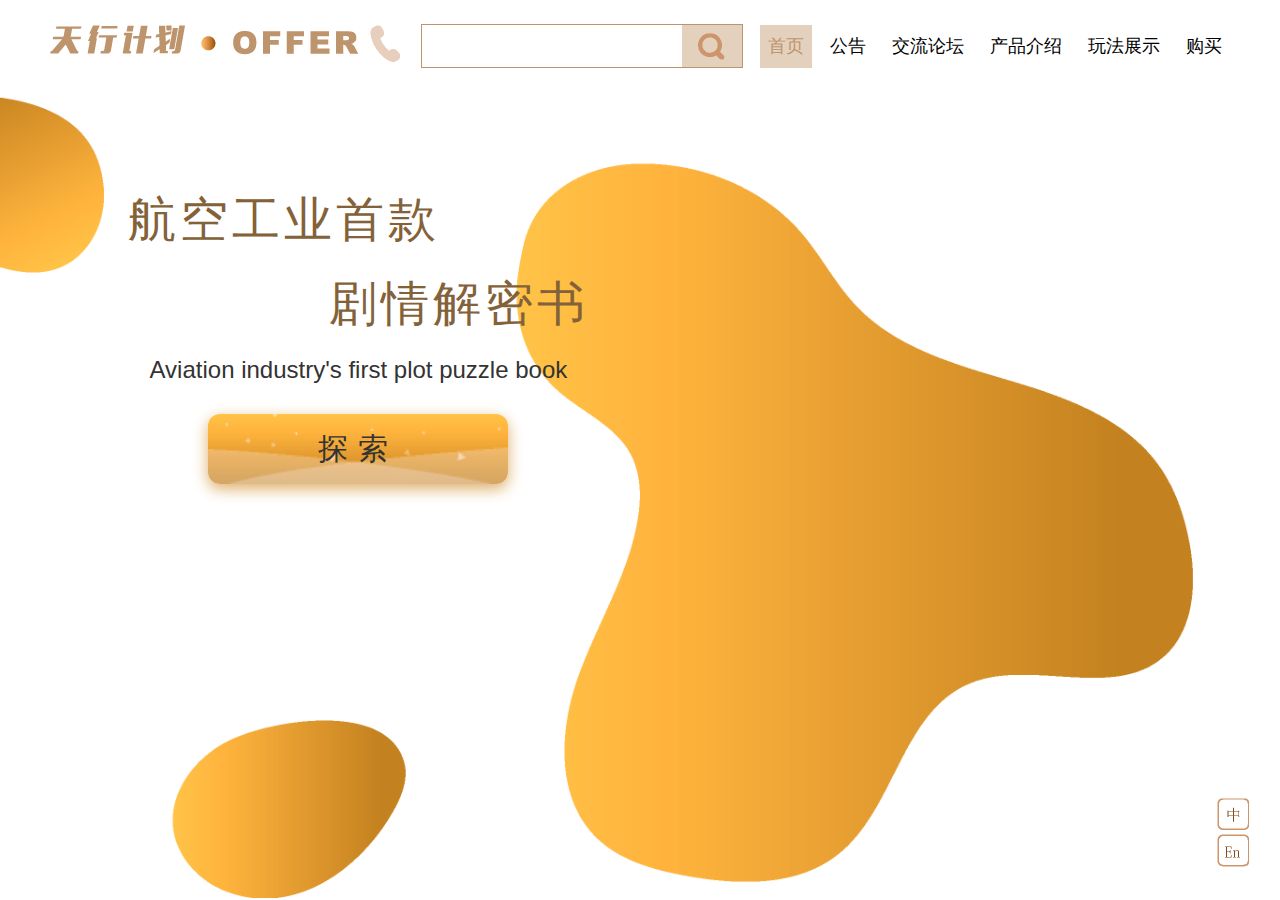
==== commit 95ceda50: "修改" ====
--- a/html/index.html
+++ b/html/index.html
@@ -33,7 +33,7 @@
             <h1>航空工业首款</h1>
             <h1>剧情解密书</h1>
             <p>Aviation industry's first plot puzzle book</p>
-            <a class="t-center" href="#;"><span class="btn-gold">探索</span></a>
+            <a class="t-center" href="login.html"><span class="btn-gold">探索</span></a>
         </div>
     </div>
     <ul class="language">
--- a/css/base.css
+++ b/css/base.css
@@ -1,7 +1,7 @@
 *{margin: 0;padding: 0;}
 html{height: 100%;}
 body {
-    font-family: 'Microsoft YaHei','宋体','YouYuan',sans-serif;
+    font-family: "微软雅黑", Microsoft JhengHei, Microsoft YaHei, PingFang SC Regular, Heiti TC Light, Helvetica !important;
     font-size: 14px;
     color:#846239;
     height: 100%;
--- a/css/style.css
+++ b/css/style.css
@@ -1,7 +1,7 @@
 header{display: flex;justify-content: space-between;padding: 25px 50px;}
 header .mid{display: flex;justify-content: center;}
 header .mid .phone{margin-right: 20px;}
-header .search{height: 42px;width: 420px;border: 1px solid #BE946D;white-space: nowrap;overflow: hidden;}
+header .search{height: 42px;width: 420px;border: 1px solid #BE946D;white-space: nowrap;margin-top: 1px;}
 header .search .text{height: 100%;width: calc(100% - 74px);border: none;vertical-align: top;padding-left: 10px;font-size: 15px;}
 header .search .btn{height: 100%;width: 60px;border: none;background: #e3d0bd url(../images/search.png) center center no-repeat;}
 header .nav{display: flex;justify-content: space-around;}
@@ -9,12 +9,16 @@
 header .nav li:last-child{margin-right: 0;}
 header .nav li:hover,
 header .nav li.on{background:#e3d0bd;}
-header .nav li a:hover{color:#BE946D;}
+header .nav li.new{position: relative;}
+header .nav li.new::after{content: '';background: red;position: absolute;top: -6px;right: -6px;width: 12px;height: 12px;border-radius: 50%;}
+header .nav li a{color: #000;}
+header .nav li.on a,
+header .nav li:hover a{color:#BE946D;}
 .language{position: fixed;bottom: 30px;right: 30px;cursor: pointer;}
 
 
 .container{padding: 30px;}
-.bg{background-position:100%;background-repeat: no-repeat;background-size: cover;height: calc(100% - 94px);}
+.bg{background-position:100%;background-repeat: no-repeat;background-size: cover;height: calc(100% - 95px);}
 .box{background: #fff;border:10px solid rgba(237, 224, 213,0.8);border-radius: 10px;box-shadow: 4px 2px 5px rgba(153,105,51,0.75);}
 .box-lg{background: #fff;border:25px solid rgba(237, 224, 213,0.8);border-radius: 50px;box-shadow: 6px 15px 20px rgba(153,105,51,0.75);}
 .box-lg h2{font-size: 46px;font-weight: lighter;letter-spacing: 10px;margin-bottom: 30px;font-family: '宋体';}
@@ -66,8 +70,8 @@
 .index .container{width: 36%;text-align: center;padding-left: 10%;}
 .index h1{font-size: 68px;font-weight: 300;text-align: right;letter-spacing: 8px;margin-bottom: 20px;}
 .index h1:first-child{margin-top: 24%;text-align: left;}
-.index p{font-size: 32px;margin-bottom: 80px;}
-.index .btn-gold{font-size: 30px;letter-spacing: 10px;height: 70px;width: 300px;line-height: 70px;font-weight: lighter;}
+.index p{font-size: 32px;margin-bottom: 80px;color: #333;}
+.index .btn-gold{color: #333;font-size: 30px;letter-spacing: 10px;height: 70px;width: 300px;line-height: 70px;font-weight: lighter;}
 
 /* notice */
 .notice{background-image: url(../images/bg2.png);}
@@ -77,26 +81,26 @@
 
 .notice-detail{background-image: url(../images/bg3.png);}
 .notice-detail .container{padding: 3% 12%;}
-.notice-detail h1{font-size: 56px;color: #754C24;font-weight: lighter;text-align: center;letter-spacing: 0.4em;margin: 10px 0 40px;}
+.notice-detail h1{font-size: 56px;color: #754C24;text-align: center;letter-spacing: 0.4em;margin: 10px 0 40px;}
 .notice-detail .box-lg{padding: 20px 40px 40px;text-align: center;}
 .notice-detail .time{text-align: right;}
 .notice-detail h2{font-size: 32px;color: #603813;font-weight: normal;margin-bottom: 25px;}
-.notice-detail p{font-size: 18px;color: #846239;line-height: 40px;text-align: left;text-indent: 2em;letter-spacing: 4px;}
+.notice-detail p{font-size: 18px;color: #846239;line-height: 40px;text-align: left;text-indent: 44px;letter-spacing: 4px;}
 .notice-detail .link{display: inline-block;background: #BE946D;color: #fff;padding: 10px 25px;font-size: 18px;border-radius: 10px;letter-spacing: 8px;margin-top: 20px;}
 
 /* forum */
 .forum{background-image: url(../images/bg8.png);background-repeat: repeat-y;background-position: left top;min-height: calc(100% - 94px);height: auto;}
 .forum .dk{vertical-align: top;transition: all 0.5s Linear;margin-top: 45px;}
-.forum .left{width:355px;overflow: hidden;background: #DBC091;border-radius: 36px;text-align: center;padding: 3em 3em 3.5em 4em;box-sizing: border-box;white-space: nowrap;}
+.forum .left{width:355px;overflow: hidden;background: #DBC091;border-radius: 36px;text-align: center;padding: 1em 3em 3.5em 4em;box-sizing: border-box;white-space: nowrap;}
 .forum .left.open{width: 0%;padding: 0;min-height: 750px;}
 .forum .left .name{margin: 20px 0 50px 70px;text-align: left;font-family: '宋体';}
 .forum .left h3{font-size: 28px;font-weight: normal;letter-spacing: 4px;margin-bottom: 10px;}
-.forum .left .static{display: flex;justify-content: space-between;line-height: 32px;margin-bottom: 3em;}
+.forum .left .static{display: flex;justify-content: space-between;line-height: 32px;margin-bottom: 20px;}
 .forum .left .static li .num{color:#754C24;font-size: 28px;display: block;font-weight: 600;margin-bottom: 10px;}
 .forum .left .menu li{text-align: left;border: 1px dashed #a98f66;padding: 10px 20px;border-radius: 10px;margin: 15px;font-size: 18px;line-height: 36px;}
 .forum .left .menu li img{vertical-align: middle;margin-right: 10px;}
 .forum .left .menu li font{float: right;font-size: 14px;}
-.forum .left .btn-gold{margin-top: 3em;width: 180px;font-size: 18px;font-family: '宋体';letter-spacing: 3px;}
+.forum .left .btn-gold{margin: 2em 0 3.8em;width: 180px;font-size: 18px;font-family: '宋体';letter-spacing: 3px;}
 .forum .left .btn-gold img{vertical-align: middle;margin-right: 20px;}
 
 .forum .right{width: calc(100% - 360px);padding: 0px 10%;box-sizing: border-box;position: relative;}
@@ -133,14 +137,20 @@
 
 /* play-show */
 .play-show{background-image: url(../images/bg6.png);}
-.play-show .container{padding: 50px 100px;}
+.play-show .container{padding: 120px 100px 0;}
 .play-show .item .df{justify-content: space-between;}
 .play-show .item .left{width: 43%;}
 .play-show .item .left > div{position: relative;padding-left: 11%;}
 .play-show .item .slick-list{overflow: hidden;}
-.play-show .item .slick-prev{bottom: -160px;left: 15px;}
+.play-show .item .slick-prev{bottom: -4em;left: 15px;}
 .play-show .item .slick-next{top: 100px;right: -30px;}
 .play-show .item .box-lg{width: 43%;padding: 35px 40px;}
+.play-show .box-lg .ctn{max-height: 288px;overflow: auto;}
+
+.play-show .item .box-lg .ctn::-webkit-scrollbar {width: 5px;}
+.play-show .item .box-lg .ctn::-webkit-scrollbar-track{background-color: rgba(277,208,189,0.2);}
+.play-show .item .box-lg .ctn::-webkit-scrollbar-thumb{border-radius: 5px;background: rgba(190,148,109,0.4);}
+
 .play-show .tab-nav{display: flex;margin-left: 50%;font-size: 24px;align-items: center;letter-spacing: 0.35em;color: #8e6d4c;margin-top: 15px;}
 .play-show .tab-nav li{padding-right: 30px;cursor: pointer;}
 .play-show .tab-nav .on{font-size: 32px;}
@@ -157,7 +167,7 @@
 .buy .left .slick-prev {background-image: url(../images/arrt.png);right: 60px;bottom: 140px;left: auto;}
 .buy .left .slick-next {background-image: url(../images/arrb.png);right: 60px;bottom: 45px;}
 
-.buy .right{display: inline-block;width: 55%;box-sizing: border-box;vertical-align: top;margin-top: 4em;font-family: '宋体';padding-left: 50px;}
+.buy .right{display: inline-block;width: 55%;box-sizing: border-box;vertical-align: top;margin-top: 4em;padding-left: 50px;}
 .buy .right h2{font-size: 36px;color: #91724e;letter-spacing: 5px;line-height: 60px;}
 .buy .right .sub-tit{position: relative;margin-top: 20px;padding: 25px 0;}
 .buy .right .sub-tit::before{content: '';width: 100px;height: 4px;position: absolute;top: 0;left: 0;background: #846239;}
@@ -169,9 +179,10 @@
 .buy .right .tab-item img{max-width: 150px;margin-right: 15px;}
 .buy .right .num{margin-top: 30px;margin-left: -60px;font-size: 16px;color: #846239;display: inline-block;position: relative;}
 .buy .right .num input{border: 1px solid #e4d7c8;line-height: 32px;padding: 5px 10px;width: 32px;font-size: 25px;text-align: center;margin-left:10px;color: #846239;}
-.buy .right .num .iconfont{border: 1px solid #e4d7c8;padding: 2px 5px;position: absolute;right: 26px;line-height: 18px;cursor: pointer;}
-.buy .right .num .iconfont:first-child{top: 0;}
-.buy .right .num .iconfont:last-child{bottom: 0;}
+.buy .right .num .iconfont{border: 1px solid #e4d7c8;padding: 2px 5px;position: absolute;right: 25px;line-height: 18px;cursor: pointer;}
+op.buy .right .num .iconfont.top{top: 0;}
+.buy .right .num .iconfont.bot{bottom: 0;}
+.buy .right .num .unit{margin-left: 40px;}
 .buy .right .go-buy{padding: 10px;margin-left: -13px;margin-top: 20px;display: inline-block;}
 .buy .right .btn-gold{text-align: center;font-size: 24px;letter-spacing: 0.5em;height: 56px;line-height: 60px;}
 
@@ -191,11 +202,13 @@
 
 /* media query */
 @media only screen and (max-width:1599px) {
-    header .search{height: 42px;width: 320px;}
+    header .search{height: 42px;width: 320px;margin-top: -1px;}
     header .nav li{padding: 0 8px;margin: 0 5px;font-size: 18px;line-height: 42px;}
 
     .box-lg h2{font-size: 42px;}
     .box-lg .ctn{font-size: 18px;line-height: 42px;letter-spacing: 2px;}
+    .slick-arrow{width: 72px;height: 72px;background-size: cover;}
+
 
     .index h1{font-size: 48px;letter-spacing: 4px;}
     .index h1:first-child{margin-top: 14%;}
@@ -209,8 +222,13 @@
 
     .play-show .item .box-lg{padding: 25px 25px;}
     .play-show .box-lg h2{margin-bottom: 10px;}
-    .play-show .box-lg .ctn{font-size: 16px;line-height: 32px;letter-spacing: 0;}
+    .play-show .box-lg .ctn{font-size: 16px;line-height: 32px;letter-spacing: 0;max-height: 200px;}
     .play-show .item .slick-prev{bottom: -100px;}
+
+    .buy .left .tit{font-size: 28px;}
+    .buy .left .slick-prev{right: 66px;bottom: 55px;}
+    .buy .left .slick-next{right: 66px;bottom: -8px;}
+
 
     .contact .container{padding: 30px;}
     .contact .left h3{padding-left: 50px;padding-bottom: 50px;}
@@ -233,6 +251,7 @@
     .play-show .item .left{width: 40%;}
     .play-show .item .slick-prev {bottom: -30px;}
     .play-show .item .box-lg{padding: 20px;border-radius: 30px;border-width: 15px;}
+    .play-show .tab-nav{margin-left: 54%;}
 
     .buy .right{margin-top: 0;}
     .buy .right h2{font-size: 28px;line-height: 36px;}
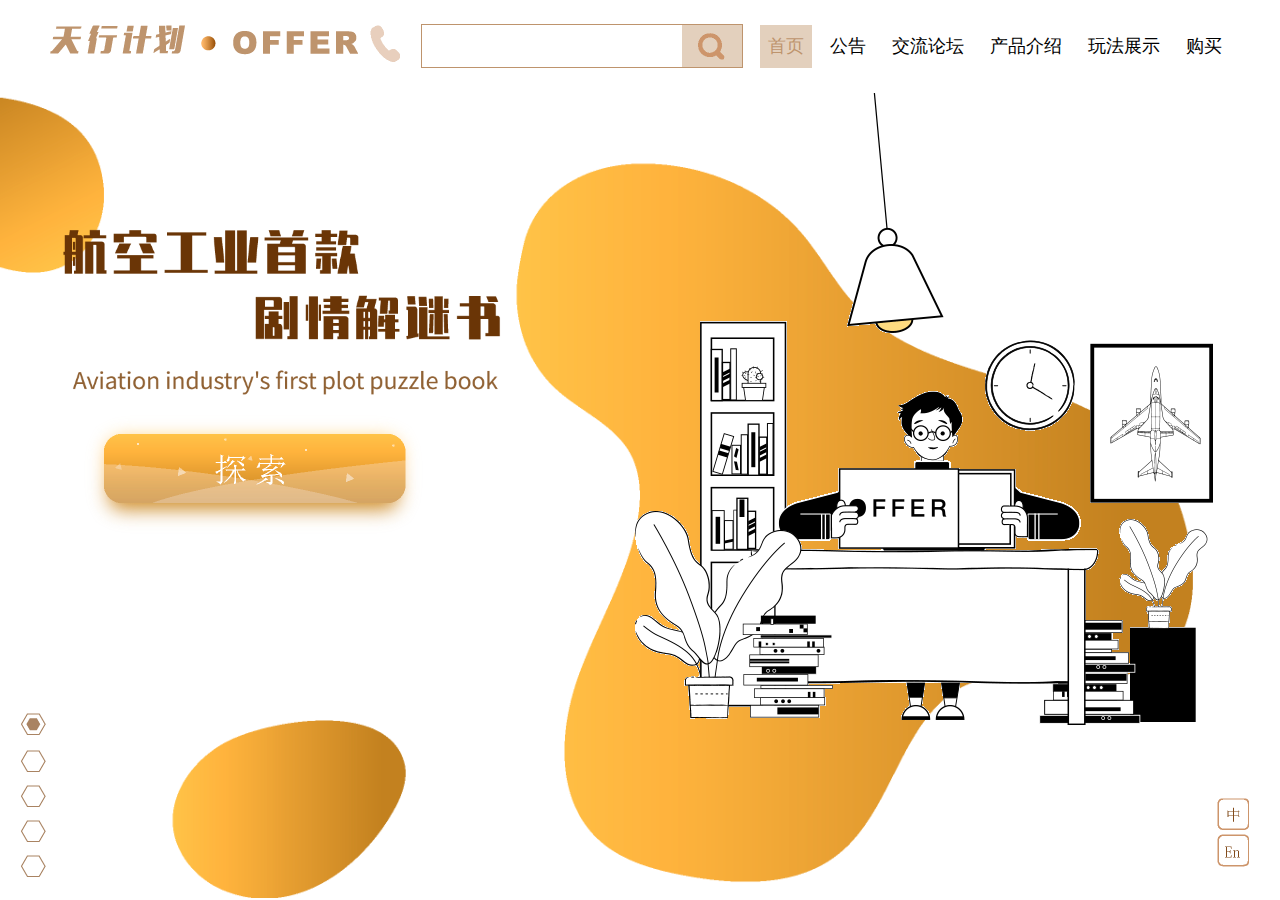
==== commit c3155cf5: "非响应式配置" ====
--- a/html/index.html
+++ b/html/index.html
@@ -2,7 +2,8 @@
 <html lang="en">
 <head>
     <meta charset="UTF-8">
-    <meta name="viewport" content="width=device-width, initial-scale=1.0">
+    <meta http-equiv="Content-Type" content="text/html; charset=UTF-8" />
+    <!-- <meta name="viewport" content="width=device-width, initial-scale=1.0"> -->
     <title>首页</title>
     <link rel="stylesheet" href="../css/base.css">
     <link rel="stylesheet" href="../css/style.css">
@@ -29,13 +30,25 @@
         </ul>
     </header>
     <div class="bg index">
-        <div class="container">
-            <h1>航空工业首款</h1>
-            <h1>剧情解密书</h1>
-            <p>Aviation industry's first plot puzzle book</p>
-            <a class="t-center" href="login.html"><span class="btn-gold">探索</span></a>
+        <div class="left">
+            <div class="slogn">
+                <img src="../images/slogn.png" alt="">
+            </div>
+            <a class="t-center" href="login.html">
+                <img src="../images/search-btn.png" alt="">
+            </a>
+        </div>
+        <div class="pic">
+            <img src="../images/index.gif" alt="">
         </div>
     </div>
+    <ul class="fixed-dots">
+        <li><img src="../images/icon1-on.png" alt=""></li>
+        <li><img src="../images/icon1.png" alt=""></li>
+        <li><img src="../images/icon1.png" alt=""></li>
+        <li><img src="../images/icon1.png" alt=""></li>
+        <li><img src="../images/icon1.png" alt=""></li>
+    </ul>
     <ul class="language">
         <li class="cn"><img src="../images/icon8.png" alt=""></li>
         <li class="en"><img src="../images/icon9.png" alt=""></li>
--- a/css/style.css
+++ b/css/style.css
@@ -5,7 +5,7 @@
 header .search .text{height: 100%;width: calc(100% - 74px);border: none;vertical-align: top;padding-left: 10px;font-size: 15px;}
 header .search .btn{height: 100%;width: 60px;border: none;background: #e3d0bd url(../images/search.png) center center no-repeat;}
 header .nav{display: flex;justify-content: space-around;}
-header .nav li{padding: 0 15px;margin-right: 2em;font-size: 20px;line-height: 42px;}
+header .nav li{padding: 0 15px;margin-right: 2em;font-size: 20px;line-height: 42px;white-space: nowrap;}
 header .nav li:last-child{margin-right: 0;}
 header .nav li:hover,
 header .nav li.on{background:#e3d0bd;}
@@ -15,14 +15,15 @@
 header .nav li.on a,
 header .nav li:hover a{color:#BE946D;}
 .language{position: fixed;bottom: 30px;right: 30px;cursor: pointer;}
-
+.fixed-dots{position: fixed;bottom: 20px;left: 20px;cursor: pointer;}
+.fixed-dots li{margin-top: 10px;}
 
 .container{padding: 30px;}
 .bg{background-position:100%;background-repeat: no-repeat;background-size: cover;height: calc(100% - 95px);}
 .box{background: #fff;border:10px solid rgba(237, 224, 213,0.8);border-radius: 10px;box-shadow: 4px 2px 5px rgba(153,105,51,0.75);}
 .box-lg{background: #fff;border:25px solid rgba(237, 224, 213,0.8);border-radius: 50px;box-shadow: 6px 15px 20px rgba(153,105,51,0.75);}
 .box-lg h2{font-size: 46px;font-weight: lighter;letter-spacing: 10px;margin-bottom: 30px;font-family: '宋体';}
-.box-lg .ctn{font-size: 20px;line-height: 48px;letter-spacing: 5px;color: #ab9478;}
+.box-lg .ctn{font-size: 20px;line-height: 46px;letter-spacing: 5px;}
 .btn-gold{background: url(../images/icon32.png) center no-repeat;background-size: cover;width: 276px;height: 46px;border-radius: 12px;line-height: 46px;color: #fff;box-shadow: 0px 5px 15px#deb06a;display: inline-block;}
 
 .slick-arrow{font-size: 0;cursor: pointer;background-repeat: no-repeat;background-color: transparent;border: none;width: 113px;height: 113px;position: absolute;z-index: 2;}
@@ -66,30 +67,31 @@
 
 
 /* index */
-.index{background-image: url(../images/bg1.png);}
-.index .container{width: 36%;text-align: center;padding-left: 10%;}
-.index h1{font-size: 68px;font-weight: 300;text-align: right;letter-spacing: 8px;margin-bottom: 20px;}
-.index h1:first-child{margin-top: 24%;text-align: left;}
-.index p{font-size: 32px;margin-bottom: 80px;color: #333;}
-.index .btn-gold{color: #333;font-size: 30px;letter-spacing: 10px;height: 70px;width: 300px;line-height: 70px;font-weight: lighter;}
+.index{background-image: url(../images/bg1.png);display: flex;justify-content: space-around;}
+.index .left{width: 36%;}
+.index .slogn{margin-top: 24%;}
 
 /* notice */
 .notice{background-image: url(../images/bg2.png);}
-.notice .list{width: 50%;padding: 5% 0 0 37%;}
-.notice .list .box{margin-bottom: 50px;padding: 30px;font-size: 22px;}
-.notice .list span{font-size: 14px;color: #ababab;float: right;}
+.notice .pic{display: inline-block;width: 35%;min-width: 500px;text-align: center;vertical-align: bottom;}
+.notice .list{display: inline-block;width: 52%;min-width: 500px;padding-top: 5%;}
+.notice .list .box{margin-bottom: 38px;padding: 30px;font-size: 22px;}
+.notice .list span{font-size: 14px;color: #ababab;float: right;margin-top: 5px;}
 
 .notice-detail{background-image: url(../images/bg3.png);}
-.notice-detail .container{padding: 3% 12%;}
-.notice-detail h1{font-size: 56px;color: #754C24;text-align: center;letter-spacing: 0.4em;margin: 10px 0 40px;}
+.notice-detail .container{padding: 20px 12%;}
+.notice-detail h1{font-size: 56px;color: #754C24;text-align: center;letter-spacing: 0.8em;margin-bottom: 40px;}
 .notice-detail .box-lg{padding: 20px 40px 40px;text-align: center;}
-.notice-detail .time{text-align: right;}
-.notice-detail h2{font-size: 32px;color: #603813;font-weight: normal;margin-bottom: 25px;}
-.notice-detail p{font-size: 18px;color: #846239;line-height: 40px;text-align: left;text-indent: 44px;letter-spacing: 4px;}
+.notice-detail .time{text-align: right;color: #ababab;}
+.notice-detail h2{font-size: 32px;color: #603813;margin-bottom: 25px;font-weight: bold;}
+.notice-detail p{font-size: 18px;color: #846239;line-height: 40px;text-align: left;text-indent: 44px;letter-spacing: 4px;max-height: 160px;overflow-y: auto;}
+.notice-detail p::-webkit-scrollbar {width: 3px;}
+.notice-detail p::-webkit-scrollbar-track{background-color: rgba(0,0,0,0.1);}
+.notice-detail p::-webkit-scrollbar-thumb{border-radius: 5px;background: rgba(190,148,109,0.6);}
 .notice-detail .link{display: inline-block;background: #BE946D;color: #fff;padding: 10px 25px;font-size: 18px;border-radius: 10px;letter-spacing: 8px;margin-top: 20px;}
 
 /* forum */
-.forum{background-image: url(../images/bg8.png);background-repeat: repeat-y;background-position: left top;min-height: calc(100% - 94px);height: auto;}
+.forum{background-image: url(../images/bg8.png);background-repeat: repeat-y;background-position: left top;background-size: initial;min-height: calc(100% - 95px);height: auto;}
 .forum .dk{vertical-align: top;transition: all 0.5s Linear;margin-top: 45px;}
 .forum .left{width:355px;overflow: hidden;background: #DBC091;border-radius: 36px;text-align: center;padding: 1em 3em 3.5em 4em;box-sizing: border-box;white-space: nowrap;}
 .forum .left.open{width: 0%;padding: 0;min-height: 750px;}
@@ -111,7 +113,8 @@
 .forum .right .tab-nav{display: flex;font-size: 18px;align-items: flex-end;}
 .forum .right .tab-nav li{color: #754c24;border: 2px solid #754c24;margin: 6px;border-radius: 10px;padding: 1px 20px;line-height: 36px;height: 36px;}
 .forum .right .tab-nav li.on{color: #fff;background: #754c24;}
-.forum .right .box-lg{border: 20px solid rgba(237, 224, 213,0.8);border-radius: 30px;box-shadow: 10px 10px 20px rgba(153,105,51,0.55);padding: 30px 30px 0;display: flex;margin-bottom: 35px;}
+.forum .right .panel{background: rgba(237,224,213,.7);padding: 20px;box-shadow: 10px 10px 20px rgba(153,105,51,0.55);border-radius: 30px;margin-bottom: 35px;}
+.forum .right .base-box{background: #fff;border-radius: 30px;display: flex;padding: 40px 30px 10px;}
 .forum .right .uer-pic{width: 120px;margin-top: -15px;}
 .forum .right .uer-info{width: calc(100% - 120px);}
 .forum .right .uer-info h3{font-size: 28px;font-weight: normal;letter-spacing: 4px;margin-bottom: 10px;font-family: '宋体';}
@@ -119,9 +122,40 @@
 .forum .right .uer-info .ctn{line-height: 24px;margin: 25px 0;color: #a78f71;font-size: 18px;}
 .forum .right .pic-list .img{margin-right: 10px;display: inline-block;width: 120px;height: 120px;background: #f1e7de;}
 .forum .right .uer-info .options{display: flex;justify-content: flex-end;margin-top: 2em;align-items: baseline;color: #ababab;}
-.forum .right .uer-info .options li{font-size: 16px;padding: 20px;    cursor: pointer;}
+.forum .right .uer-info .options li{font-size: 16px;padding: 20px;cursor: pointer;}
 .forum .right .uer-info .options img{margin-right: 8px;vertical-align: bottom;}
 .forum .right .uer-info .options font{margin-left: 8px;}
+
+.forum .right .comment-box{padding: 36px 30px 0;position: relative;display: none;}
+.forum .right .panel.on .comment-box{display: block;}
+.forum .right .comment-box::before{content: '';position: absolute;top: -25px;right: 240px;border-top: 6px solid transparent;border-left: 13px solid transparent;border-right: 13px solid transparent;border-bottom: 20px solid #f1e8de;}
+.forum .right .edit-box{display: flex;border-bottom:2px solid #b69e86;padding-bottom: 40px;}
+.forum .right .photo{width: 70px;padding-right: 20px;}
+.forum .right .edit-zone{flex: 1;}
+.forum .right .edit-zone textarea{width: 100%;border: 2px solid#b49978;border-radius: 10px;height: 58px;resize: none;}
+.forum .right .edit-zone .tips{display: flex;justify-content: space-between;padding-top: 15px;}
+.forum .right .edit-zone ul li{display: inline-flex;padding-right: 20px;cursor: pointer;}
+.forum .right .edit-zone .submit{background: #b4997b;color: #fff;height: 40px;line-height: 40px;padding: 0 42px;font-size: 18px;border-radius: 10px;}
+.forum .right .comment-tab{color: #BE946D;font-size: 16px;padding: 15px 50px;} 
+.forum .right .comment-list .item2{display: flex;padding: 20px 0;border-top: 2px solid#b49978;}
+.forum .right .comment-list .item2:first-child{border: none;}
+.forum .right .comment-list .item2 .info{flex: 1;padding: 10px 0;}
+.forum .right .comment-list .item2 .user{font-size: 20px;vertical-align: bottom;letter-spacing: 4px;}
+.forum .right .comment-list .item2 .level{font-weight: bold;background: url(../images/icon11.png) no-repeat;width: 4px;display: inline-block;margin-right: 10px;height: 24px;padding-left: 33px;}
+.forum .right .comment-list .item2 .level1{background-position: 0 0;}
+.forum .right .comment-list .item2 .level2{background-position: -36px 0;}
+.forum .right .comment-list .item2 .level3{background-position: -72px 0;}
+.forum .right .comment-list .item2 .level4{background-position: -108px 0;}
+.forum .right .comment-list .item2 .level5{background-position: -144px 0;}
+.forum .right .comment-list .item2 .level6{background-position: -180px 0;}
+.forum .right .comment-list .item2 .ctn{font-size: 16px;}
+.forum .right .comment-list .item2 .other{display: flex;justify-content: space-between;margin-top: 10px;}
+.forum .right .comment-list .item2 .time{color:#ABABAB;}
+.forum .right .comment-list .item2 .sub-tips span{cursor: pointer;}
+.forum .right .comment-list .item2 .sub-tips .reply{border-right: 1px solid #b49978;padding-right: 15px;margin-right: 15px;}
+.forum .right .comment-list .item2 .sub-tips img{vertical-align: bottom;margin-bottom: 2px;}
+.forum .right .reply-list{background: rgba(117,76,36,.11);border-radius: 10px;margin-top: 15px;padding: 16px 20px;}
+.forum .right .comment-list .item2 .more{font-size: 16px;text-align: center;display: block;margin-top: 25px;}
 
 /* product */
 .product{background-image: url(../images/bg5.png);}
@@ -133,7 +167,7 @@
 .product .right .slick{position: relative;margin: 25px;}
 .product .right .pic{display: inline-block;padding: 80px 0.7% 0;text-align: center;}
 .product .right .slick-prev{bottom: 70px;}
-.product .right .slick-next{right: 30px;bottom: 80px;}
+.product .right .slick-next{right: 30px;bottom: 70px;}
 
 /* play-show */
 .play-show{background-image: url(../images/bg6.png);}
@@ -144,7 +178,7 @@
 .play-show .item .slick-list{overflow: hidden;}
 .play-show .item .slick-prev{bottom: -4em;left: 15px;}
 .play-show .item .slick-next{top: 100px;right: -30px;}
-.play-show .item .box-lg{width: 43%;padding: 35px 40px;}
+.play-show .item .box-lg{width: 43%;padding: 30px;margin-bottom: 20px;}
 .play-show .box-lg .ctn{max-height: 288px;overflow: auto;}
 
 .play-show .item .box-lg .ctn::-webkit-scrollbar {width: 5px;}
@@ -153,12 +187,13 @@
 
 .play-show .tab-nav{display: flex;margin-left: 50%;font-size: 24px;align-items: center;letter-spacing: 0.35em;color: #8e6d4c;margin-top: 15px;}
 .play-show .tab-nav li{padding-right: 30px;cursor: pointer;}
-.play-show .tab-nav .on{font-size: 32px;}
+.play-show .tab-nav li img{max-height: 32px;}
+.play-show .tab-nav .on img{font-size: 32px;max-height: 48px;}
 
 /* buy */
 .buy{background-image: url(../images/bg4.png);}
 .buy .container{padding: 0;height: 100%;}
-.buy .left{display: inline-block;width: 44.5%;overflow: hidden;height: calc(100% - 5px);position: relative;}
+.buy .left{display: inline-block;width: 42%;overflow: hidden;height: calc(100% - 5px);position: relative;}
 .buy .left .tit{writing-mode: vertical-lr;color: #f2e9e0;font-size: 44px;font-weight: bold;position: absolute;}
 .buy .left .tit:first-child{left: 18%;bottom: 0;}
 .buy .left .tit:last-child{right: 7%;top: 10px;}
@@ -167,7 +202,7 @@
 .buy .left .slick-prev {background-image: url(../images/arrt.png);right: 60px;bottom: 140px;left: auto;}
 .buy .left .slick-next {background-image: url(../images/arrb.png);right: 60px;bottom: 45px;}
 
-.buy .right{display: inline-block;width: 55%;box-sizing: border-box;vertical-align: top;margin-top: 4em;padding-left: 50px;}
+.buy .right{display: inline-block;width: 57.5%;box-sizing: border-box;vertical-align: top;margin-top: 4em;padding-left: 50px;}
 .buy .right h2{font-size: 36px;color: #91724e;letter-spacing: 5px;line-height: 60px;}
 .buy .right .sub-tit{position: relative;margin-top: 20px;padding: 25px 0;}
 .buy .right .sub-tit::before{content: '';width: 100px;height: 4px;position: absolute;top: 0;left: 0;background: #846239;}
@@ -199,8 +234,81 @@
 .contact .right .qcode:first-child{margin-bottom: 130px;}
 .contact .right h5{font-size: 16px;margin: 30px 0 10px;}
 
+/* payment */
+.pay-bg{background: url(../images/bg9.png) no-repeat;background-size: cover;height: 76px;padding-left: 4em;color: #814B1B;font-size: 21px;line-height: 74px;letter-spacing: 0.2em;}
+.payment{width: 920px;margin: auto;margin-top: 6.5em;}
+.payment .top{background: #FFF5E8;border: 1px solid #A67B4E;border-radius: 15px;padding: 20px 36px;position: relative;padding-left: 200px;}
+.payment .top>img{position: absolute;top: -59px;left: 40px;}
+.payment .top .h3{font-size: 24px;margin-bottom:10px;letter-spacing: 0.2em;color: #814B1B;}
+.payment .top .h3 font{font-size: 16px;margin-left: 10px;letter-spacing: 0;}
+.payment .top .edit{position: absolute;right: 38px;top: 32px;}
+.payment .top .edit span{margin-bottom: 15px;margin-right: 15px;display: inline-block;color: #CC946B;vertical-align: middle;}
+
+.payment .mid{border: 1px solid #A67B4E;border-radius: 15px;padding: 30px 36px;margin: 20px 0;}
+.payment .mid .pic{display: inline-block;width: 210px;}
+.payment .mid .info{display: inline-block;width: calc(100% - 250px);margin-left: 35px;}
+.payment .mid .h2{color:#814B1B;font-size: 24px;line-height: 32px;margin-bottom: 7px;letter-spacing: 0.18em;}
+.payment .mid .h2.num{display: flex;justify-content: space-between;}
+.payment .mid .number{color: #C4C4C4;font-size: 12px;}
+.payment .mid .number .dk{font-size: 22px;border: 1px solid #ccc;border-radius: 6px;cursor: pointer;display: inline-flex;}
+.payment .mid .number .dk em{width: 30px;font-style: normal;text-align: center;padding-left: 3px;}
+.payment .mid .number .txt{color: #000;border-left: 1px solid #ccc;border-right: 1px solid #ccc;}
+.payment .mid .tips{color: #FFA82B;font-size: 12px;margin: 5px 0 20px;}
+.payment .mid .tips2{font-size: 12px;line-height: 22px;}
+.payment .mid .tips2 .tit{display: inline-block;width: 66px;color: #814B1B;letter-spacing: 2px;}
+.payment .mid .tips2 .txt{display: inline-block;color: #C4C4C4;}
+.payment .mid .tips2 .fr{cursor: pointer;}
+.payment .mid .tips2 input{border: none;}
+.payment .mid .tips2 ::-webkit-input-placeholder{color:#C4C4C4;}
+.payment .mid .tips2 :-moz-input-placeholder{color:#C4C4C4;}
+.payment .mid .tips2 ::-moz-input-placeholder{color:#C4C4C4;}
+.payment .mid .tips2 :-ms-input-placeholder{color:#C4C4C4;}
+
+.payment .bot{margin-top: 3em;}
+.payment .bot .pay-btn{background: #3F3B39;color: #fff;font-size: 32px;width: 340px;line-height: 72px;text-align: center;border-radius: 15px;margin: auto;cursor: pointer;}
+.payment .bot .pay-way{display: flex;width: 330px;margin: 10px auto;}
+.payment .bot .pay-way li{padding: 6px;cursor: pointer;}
+.payment .bot .pay-way.btn{width: 520px;}
+.payment .bot .pay-way.btn li{padding: 6px 20px;}
+
+/* edit-address */
+.edit-address{width: 920px;margin: auto;font-size: 22px;}
+.edit-address .form{margin-top: 5em;border: 1px solid #A67B4E;border-radius: 15px;padding: 2em 0 1em;position: relative;}
+.edit-address .form .top{position: absolute;top: -82px;left: 20px;}
+.edit-address .form .top .h3{font-size: 24px;vertical-align: bottom;display: inline-block;margin: 0 0 40px 20px;letter-spacing: 0.2em;color: #814B1B;}
+.edit-address .el-form{border-bottom: 1px solid #c4c4c4;line-height: 68px;margin: 0 70px;}
+.edit-address .el-form.no-border{border: none;}
+.edit-address .el-form .tit{display: inline-block;min-width: 140px;letter-spacing: 0.1em;}
+.edit-address .el-form input{border: none;font-size: 20px;}
+.edit-address ::-webkit-input-placeholder{color:#C4C4C4;letter-spacing: 0.1em;}
+.edit-address :-moz-input-placeholder{color:#C4C4C4;letter-spacing: 0.1em;}
+.edit-address ::-moz-input-placeholder{color:#C4C4C4;letter-spacing: 0.1em;}
+.edit-address :-ms-input-placeholder{color:#C4C4C4;letter-spacing: 0.1em;}
+.edit-address .el-form .num{font-size: 18px;color: #ACACAC;margin-top: 20px;margin-right: 15px;font-family: '宋体';cursor: pointer;}
+.edit-address .el-form.intell{background: #F3F3F3;margin: 0;padding: 9px 70px;border: none;height: 36px;line-height: 36px;overflow: hidden;transition: height 0.5s linear;}
+.edit-address .intell .iconfont{color: #AA7D4F;font-size: 22px;cursor: pointer;transition: all 0.3s linear;}
+.edit-address .intell textarea{border-radius: 15px;padding: 10px 20px;margin-top: 10px;border: none;font-size: 16px;resize:none}
+.edit-address .intell.on {height: 180px;}
+.edit-address .intell.on .tit{color: #FFA82B;}
+.edit-address .intell.on .iconfont{transform: rotateZ(-180deg);}
+.edit-address .pay-btn{background: #3F3B39;color: #fff;font-size: 28px;width: 320px;line-height: 60px;text-align: center;border-radius: 35px;margin: auto;cursor: pointer;letter-spacing: 5px;}
+
+.edit-address input[type='checkbox'].switch{margin-top: 20px;position: relative;width: 65px;height: 32px;background: #EAEAEA;border-radius: 18px;outline: none;
+    transition: border-color .3s, background-color .3s;
+    appearance: none;
+    -webkit-appearance: none;
+    -moz-appearance: none;
+}
+.edit-address input[type='checkbox'].switch::after {content: '';display: inline-block;width: 29px;height:29px;border-radius: 50%;background: #fff;box-shadow: 0, 0, 2px, #999;transition:.4s;top: 2px;position: absolute;left: 1px;}
+.edit-address input[type='checkbox'].switch:checked {background: #E4C08F;}
+.edit-address input[type='checkbox'].switch:checked::after {content: '';position: absolute;left: 54%;top: 2px;}
+
+
 
 /* media query */
+@media only screen and (min-width:1599px) {
+    .index .pic img{width: 720px;}
+}
 @media only screen and (max-width:1599px) {
     header .search{height: 42px;width: 320px;margin-top: -1px;}
     header .nav li{padding: 0 8px;margin: 0 5px;font-size: 18px;line-height: 42px;}
@@ -265,4 +373,15 @@
 
     .contact .middle{margin-top: 0;}
     .contact .right .qcode:first-child{margin-bottom: 30px;}
+}
+
+@media only screen and (max-width:1272px) {
+    header{padding: 25px 10px;}
+    header .logo,header .mid{flex: 1;}
+    header .nav{flex: 2;}
+    header .nav li{padding: 0 4px;margin: 0;font-size: 16px;}
+}
+
+@media only screen and (max-width:1052px) {
+    .notice .list{min-width: 300px;width: calc(100% - 520px);}
 }